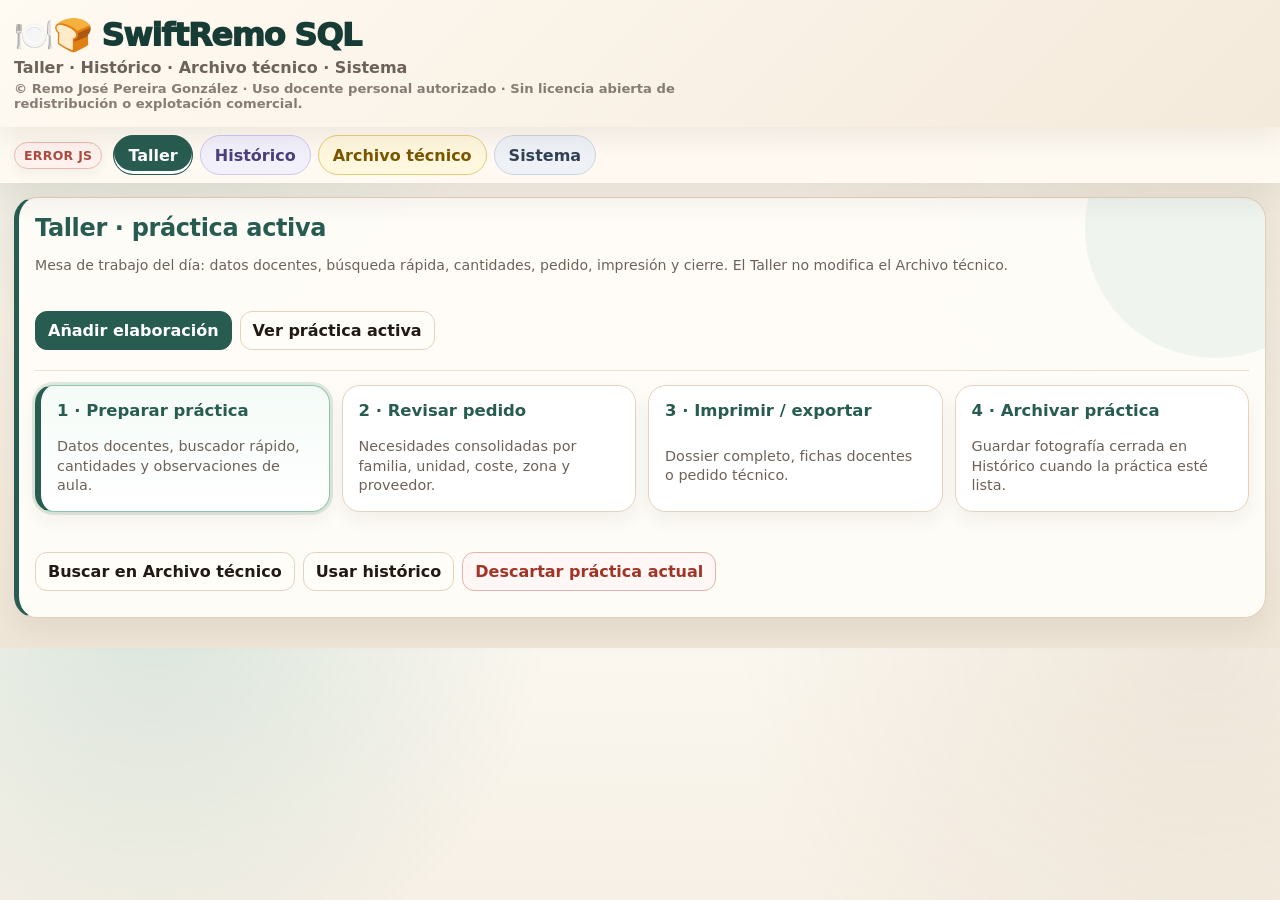
==== index.html @ e3f685b2 "Normaliza Sistema en SwiftRemo v1.0 RC2" ====
<!doctype html>
<html lang="es">
<head>
  <meta charset="utf-8">
  <meta name="viewport" content="width=device-width, initial-scale=1">
  <meta name="robots" content="noindex,nofollow">
  <meta http-equiv="Cache-Control" content="no-store, no-cache, must-revalidate, max-age=0">
  <meta http-equiv="Pragma" content="no-cache">
  <meta http-equiv="Expires" content="0">
  <title>SwiftRemo SQL · Taller docente</title>
  <style>
    :root { color-scheme: light dark; font-family: system-ui, -apple-system, BlinkMacSystemFont, "Segoe UI", sans-serif; }
    body { margin: 0; min-height: 100vh; display: grid; place-items: center; background: #f4f5f7; color: #172033; }
    main { width: min(680px, calc(100% - 32px)); background: white; border: 1px solid #d8dde7; border-radius: 22px; padding: 28px; box-shadow: 0 18px 40px rgba(15,23,42,.10); }
    h1 { margin: 0 0 8px; font-size: clamp(1.6rem, 4vw, 2.2rem); }
    p { line-height: 1.55; }
    .btn { display: inline-flex; align-items: center; justify-content: center; min-height: 44px; padding: 0 18px; border-radius: 999px; background: #1f4f82; color: white; text-decoration: none; font-weight: 700; }
    .muted { color: #5b6472; font-size: .95rem; }
    code { background: #eef2f7; padding: .12rem .35rem; border-radius: .35rem; }
    @media (prefers-color-scheme: dark) {
      body { background: #101621; color: #e7edf6; }
      main { background: #172033; border-color: #2d3b50; }
      .muted { color: #b8c3d3; }
      code { background: #243149; }
    }
  </style>
  <script>
    window.addEventListener('DOMContentLoaded', () => {
      const target = './app/sqlite.html?v=100rc2';
      const link = document.getElementById('openSwiftRemo');
      if (link) link.href = target;
      setTimeout(() => { window.location.replace(target); }, 450);
    });
  </script>
</head>
<body>
  <main>
    <h1>🍽️🍞 SwiftRemo SQL</h1>
    <p>Entrada pública para GitHub Pages. Redirigiendo a la aplicación…</p>
    <p><a id="openSwiftRemo" class="btn" href="./app/sqlite.html?v=100rc2">Abrir SwiftRemo</a></p>
    <p class="muted">La base publicada es una base inicial. Los cambios del usuario se conservan en su navegador y se deben exportar como copia <code>.sqlite</code> para trasladarlos o compartirlos.</p>
    <p class="muted"><b>© Remo José Pereira González.</b> Uso docente personal autorizado. No se autoriza la redistribución, publicación de versiones derivadas ni explotación comercial sin permiso expreso.</p>
  </main>
</body>
</html>
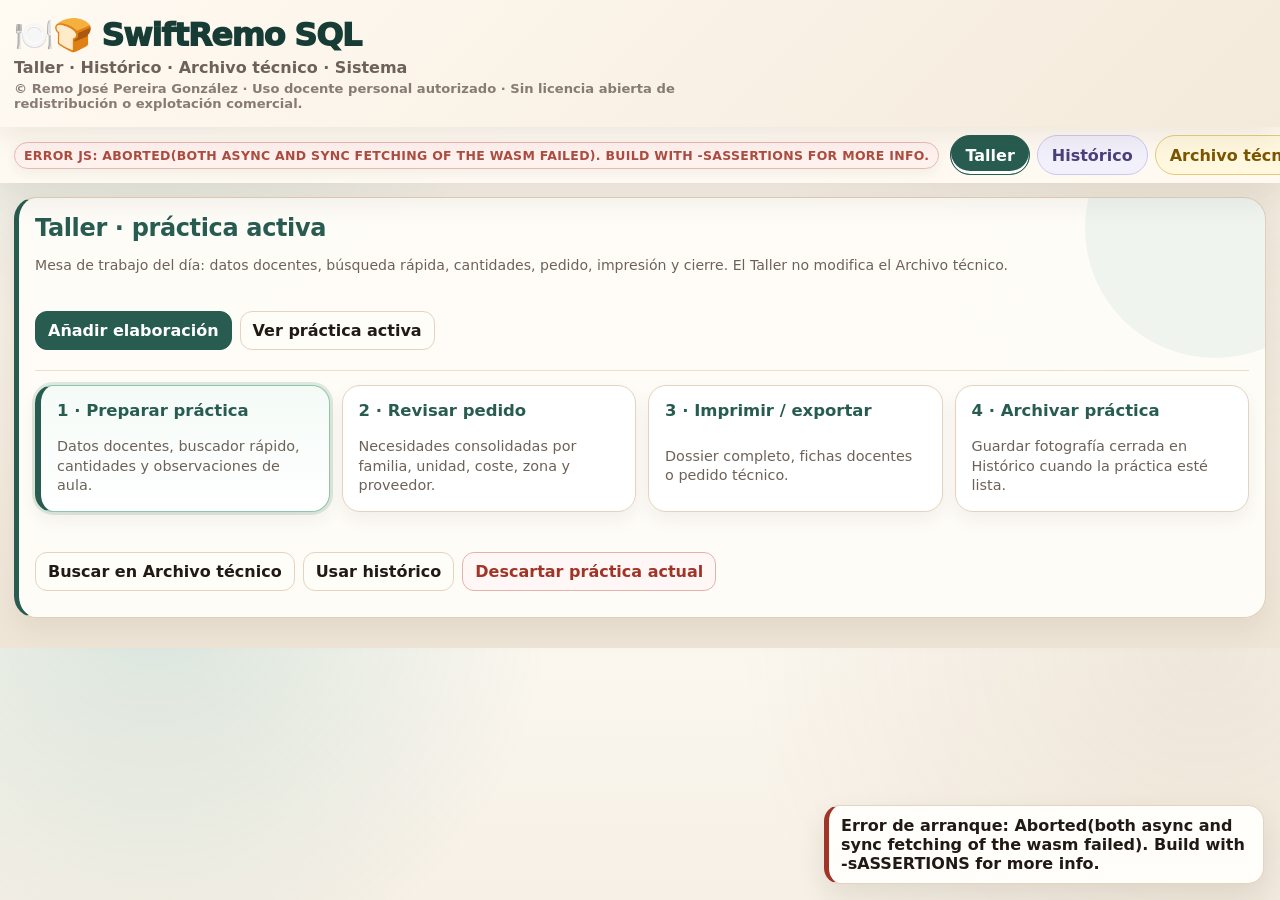
==== commit c5398530: "Publica SwiftRemo SQL v1.0.0-rc1" ====
--- a/index.html
+++ b/index.html
@@ -26,7 +26,7 @@
   </style>
   <script>
     window.addEventListener('DOMContentLoaded', () => {
-      const target = './app/sqlite.html?v=100rc2';
+      const target = './app/sqlite.html?v=150v15';
       const link = document.getElementById('openSwiftRemo');
       if (link) link.href = target;
       setTimeout(() => { window.location.replace(target); }, 450);
@@ -37,7 +37,7 @@
   <main>
     <h1>🍽️🍞 SwiftRemo SQL</h1>
     <p>Entrada pública para GitHub Pages. Redirigiendo a la aplicación…</p>
-    <p><a id="openSwiftRemo" class="btn" href="./app/sqlite.html?v=100rc2">Abrir SwiftRemo</a></p>
+    <p><a id="openSwiftRemo" class="btn" href="./app/sqlite.html?v=150v15">Abrir SwiftRemo</a></p>
     <p class="muted">La base publicada es una base inicial. Los cambios del usuario se conservan en su navegador y se deben exportar como copia <code>.sqlite</code> para trasladarlos o compartirlos.</p>
     <p class="muted"><b>© Remo José Pereira González.</b> Uso docente personal autorizado. No se autoriza la redistribución, publicación de versiones derivadas ni explotación comercial sin permiso expreso.</p>
   </main>
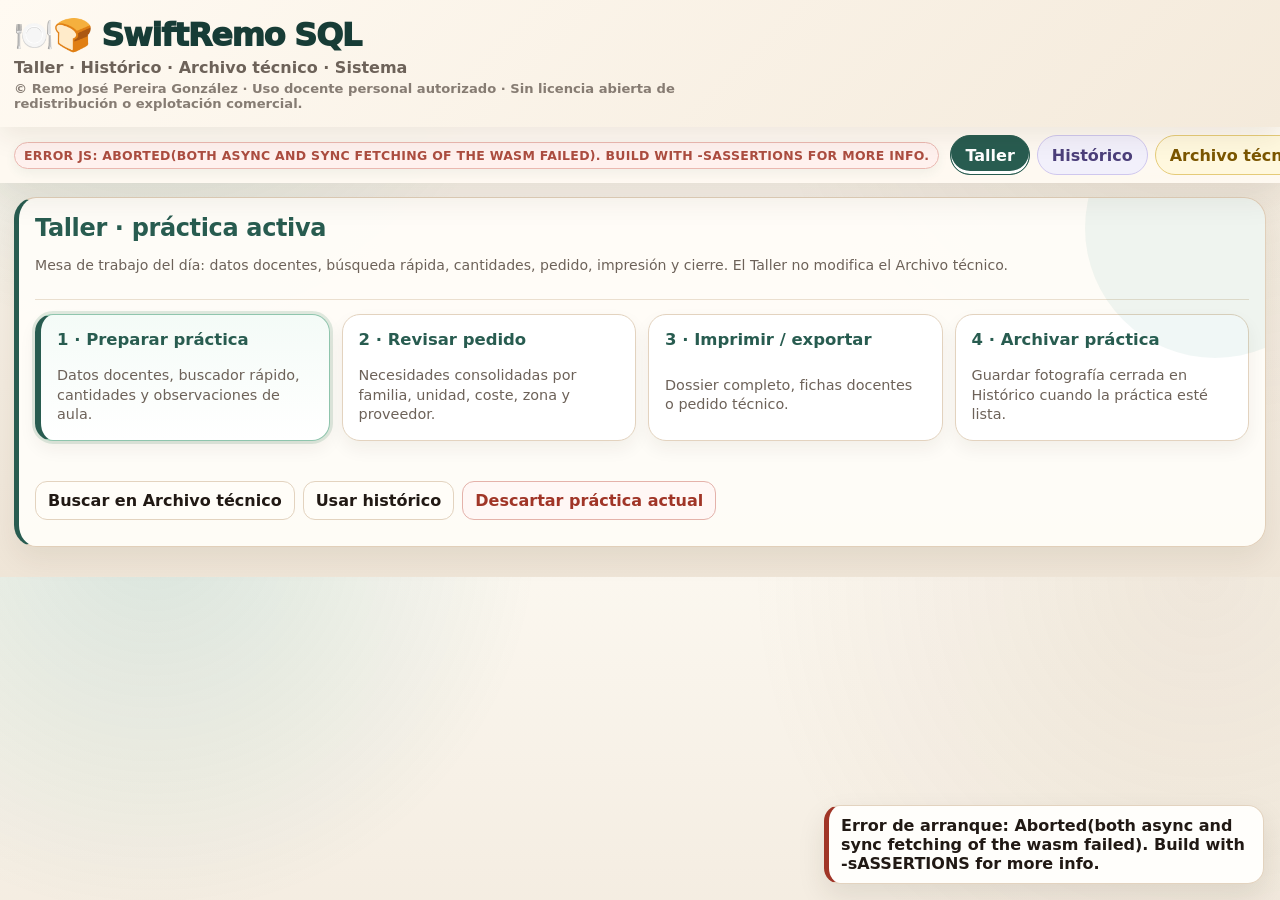
==== commit 2fffd8b8: "Release SwiftRemo SQL v1.0.0-rc.1" ====
--- a/index.html
+++ b/index.html
@@ -7,7 +7,7 @@
   <meta http-equiv="Cache-Control" content="no-store, no-cache, must-revalidate, max-age=0">
   <meta http-equiv="Pragma" content="no-cache">
   <meta http-equiv="Expires" content="0">
-  <title>SwiftRemo SQL · Taller docente</title>
+  <title>SwiftRemo SQL v1.0.0-rc.1</title>
   <style>
     :root { color-scheme: light dark; font-family: system-ui, -apple-system, BlinkMacSystemFont, "Segoe UI", sans-serif; }
     body { margin: 0; min-height: 100vh; display: grid; place-items: center; background: #f4f5f7; color: #172033; }
@@ -26,7 +26,7 @@
   </style>
   <script>
     window.addEventListener('DOMContentLoaded', () => {
-      const target = './app/sqlite.html?v=150v15';
+      const target = './app/sqlite.html?v=100rcfinal';
       const link = document.getElementById('openSwiftRemo');
       if (link) link.href = target;
       setTimeout(() => { window.location.replace(target); }, 450);
@@ -37,8 +37,8 @@
   <main>
     <h1>🍽️🍞 SwiftRemo SQL</h1>
     <p>Entrada pública para GitHub Pages. Redirigiendo a la aplicación…</p>
-    <p><a id="openSwiftRemo" class="btn" href="./app/sqlite.html?v=150v15">Abrir SwiftRemo</a></p>
-    <p class="muted">La base publicada es una base inicial. Los cambios del usuario se conservan en su navegador y se deben exportar como copia <code>.sqlite</code> para trasladarlos o compartirlos.</p>
+    <p><a id="openSwiftRemo" class="btn" href="./app/sqlite.html?v=100rcfinal">Abrir SwiftRemo</a></p>
+    <p class="muted">La base publicada es una base inicial. Los cambios del usuario se conservan en su navegador y deben exportarse como copia <code>.sqlite</code> para trasladarlos o compartirlos.</p>
     <p class="muted"><b>© Remo José Pereira González.</b> Uso docente personal autorizado. No se autoriza la redistribución, publicación de versiones derivadas ni explotación comercial sin permiso expreso.</p>
   </main>
 </body>
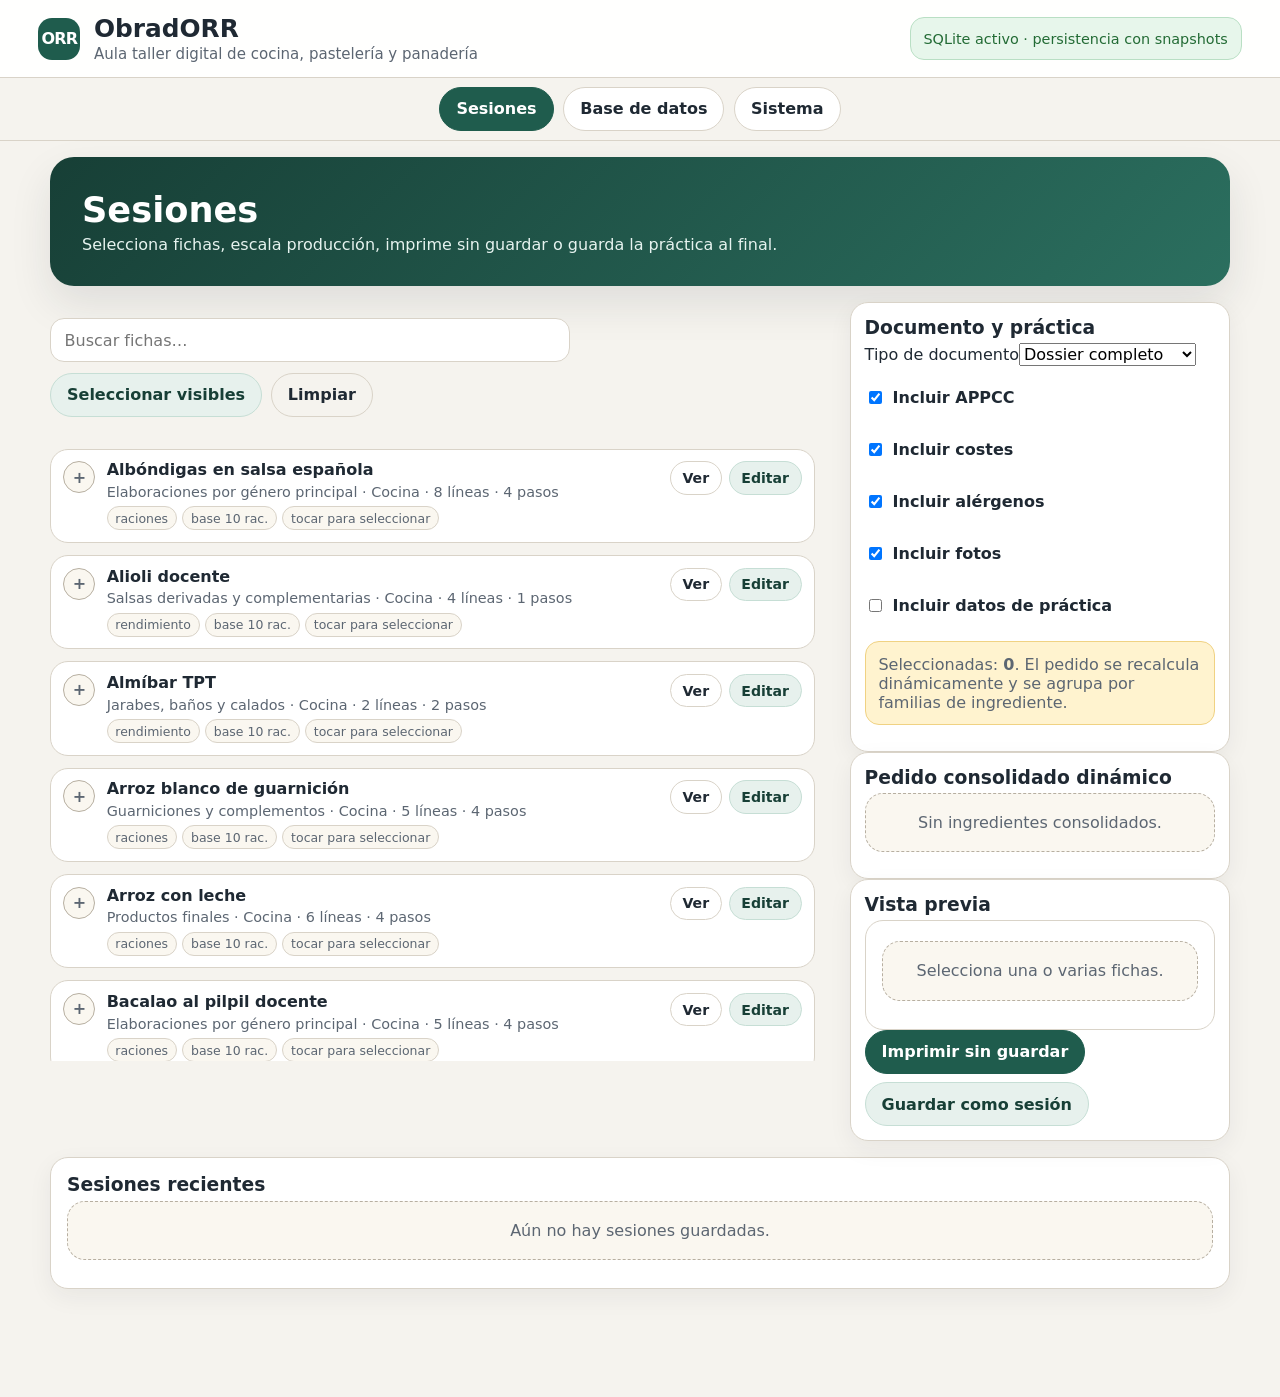
==== commit 1afbec24: "Publica ObradORR 3.4.1 y corrige la harina base única" ====
--- a/index.html
+++ b/index.html
@@ -3,43 +3,37 @@
 <head>
   <meta charset="utf-8">
   <meta name="viewport" content="width=device-width, initial-scale=1">
-  <meta name="robots" content="noindex,nofollow">
-  <meta http-equiv="Cache-Control" content="no-store, no-cache, must-revalidate, max-age=0">
-  <meta http-equiv="Pragma" content="no-cache">
-  <meta http-equiv="Expires" content="0">
-  <title>SwiftRemo SQL v1.0.0-rc.1</title>
-  <style>
-    :root { color-scheme: light dark; font-family: system-ui, -apple-system, BlinkMacSystemFont, "Segoe UI", sans-serif; }
-    body { margin: 0; min-height: 100vh; display: grid; place-items: center; background: #f4f5f7; color: #172033; }
-    main { width: min(680px, calc(100% - 32px)); background: white; border: 1px solid #d8dde7; border-radius: 22px; padding: 28px; box-shadow: 0 18px 40px rgba(15,23,42,.10); }
-    h1 { margin: 0 0 8px; font-size: clamp(1.6rem, 4vw, 2.2rem); }
-    p { line-height: 1.55; }
-    .btn { display: inline-flex; align-items: center; justify-content: center; min-height: 44px; padding: 0 18px; border-radius: 999px; background: #1f4f82; color: white; text-decoration: none; font-weight: 700; }
-    .muted { color: #5b6472; font-size: .95rem; }
-    code { background: #eef2f7; padding: .12rem .35rem; border-radius: .35rem; }
-    @media (prefers-color-scheme: dark) {
-      body { background: #101621; color: #e7edf6; }
-      main { background: #172033; border-color: #2d3b50; }
-      .muted { color: #b8c3d3; }
-      code { background: #243149; }
-    }
-  </style>
-  <script>
-    window.addEventListener('DOMContentLoaded', () => {
-      const target = './app/sqlite.html?v=100rcfinal';
-      const link = document.getElementById('openSwiftRemo');
-      if (link) link.href = target;
-      setTimeout(() => { window.location.replace(target); }, 450);
-    });
-  </script>
+  <title>ObradORR · 3.4.1 Corrección de arranque</title>
+  <link rel="stylesheet" href="app.css?v=obradorr_3_4_1_correccion_arranque_canonico">
 </head>
 <body>
-  <main>
-    <h1>🍽️🍞 SwiftRemo SQL</h1>
-    <p>Entrada pública para GitHub Pages. Redirigiendo a la aplicación…</p>
-    <p><a id="openSwiftRemo" class="btn" href="./app/sqlite.html?v=100rcfinal">Abrir SwiftRemo</a></p>
-    <p class="muted">La base publicada es una base inicial. Los cambios del usuario se conservan en su navegador y deben exportarse como copia <code>.sqlite</code> para trasladarlos o compartirlos.</p>
-    <p class="muted"><b>© Remo José Pereira González.</b> Uso docente personal autorizado. No se autoriza la redistribución, publicación de versiones derivadas ni explotación comercial sin permiso expreso.</p>
-  </main>
+  <a class="salto" href="#aplicacion">Saltar al contenido</a>
+  <header class="cabecera">
+    <div class="marca">
+      <div class="marca__icono" aria-hidden="true">ORR</div>
+      <div>
+        <h1>ObradORR</h1>
+        <p>Aula taller digital de cocina, pastelería y panadería</p>
+      </div>
+    </div>
+    <div class="estado" id="estado-aplicacion" role="status" aria-live="polite">Iniciando…</div>
+  </header>
+
+  <nav class="nav-principal" aria-label="Navegación principal">
+    <button type="button" data-vista="sesiones" class="activo">Sesiones</button>
+    <button type="button" data-vista="base">Base de datos</button>
+    <button type="button" data-vista="sistema">Sistema</button>
+  </nav>
+
+  <main id="aplicacion" class="aplicacion" tabindex="-1"></main>
+
+  <nav class="nav-movil" aria-label="Navegación móvil">
+    <button type="button" data-vista="sesiones" class="activo"><span>▣</span><small>Sesiones</small></button>
+    <button type="button" data-vista="base"><span>▤</span><small>Base</small></button>
+    <button type="button" data-vista="sistema"><span>⚙</span><small>Sistema</small></button>
+  </nav>
+
+  <script src="wasm/sql-wasm.js"></script>
+  <script type="module" src="app.js?v=obradorr_3_4_1_correccion_arranque_canonico"></script>
 </body>
 </html>
--- a/app.css
+++ b/app.css
@@ -0,0 +1,503 @@
+:root {
+  --fondo: #f5f3ee;
+  --superficie: #ffffff;
+  --superficie-2: #faf7f0;
+  --texto: #1f2933;
+  --texto-suave: #5c6672;
+  --primario: #1f5c4d;
+  --primario-oscuro: #173f36;
+  --primario-suave: #e7f1ed;
+  --borde: #d9d3c8;
+  --borde-fuerte: #b7afa1;
+  --aviso: #7a5300;
+  --aviso-fondo: #fff3cf;
+  --error: #8a1f1f;
+  --error-fondo: #fde8e8;
+  --ok: #236b35;
+  --ok-fondo: #e7f6eb;
+  --sombra: 0 18px 42px rgba(31, 41, 51, .10);
+  --radio: 18px;
+  --ancho: 1180px;
+  --cabecera: 78px;
+  font-family: system-ui, -apple-system, BlinkMacSystemFont, "Segoe UI", sans-serif;
+}
+
+* { box-sizing: border-box; }
+html { scroll-behavior: smooth; }
+body {
+  margin: 0;
+  background: var(--fondo);
+  color: var(--texto);
+  min-height: 100vh;
+  padding-bottom: 76px;
+}
+button, input, select, textarea { font: inherit; }
+button { cursor: pointer; }
+button:disabled { cursor: not-allowed; opacity: .55; }
+
+.salto {
+  position: fixed;
+  left: 1rem;
+  top: -5rem;
+  padding: .6rem 1rem;
+  background: var(--primario);
+  color: #fff;
+  z-index: 1000;
+}
+.salto:focus { top: 1rem; }
+
+.cabecera {
+  position: sticky;
+  top: 0;
+  z-index: 50;
+  min-height: var(--cabecera);
+  display: flex;
+  align-items: center;
+  justify-content: space-between;
+  gap: 1rem;
+  padding: .85rem clamp(1rem, 3vw, 2.4rem);
+  background: rgba(255, 255, 255, .94);
+  border-bottom: 1px solid var(--borde);
+  backdrop-filter: blur(10px);
+}
+.marca { display: flex; align-items: center; gap: .85rem; min-width: 0; }
+.marca__icono {
+  width: 42px;
+  height: 42px;
+  display: grid;
+  place-items: center;
+  border-radius: 14px;
+  background: var(--primario);
+  color: #fff;
+  font-weight: 800;
+  letter-spacing: -.05em;
+}
+h1 { margin: 0; font-size: clamp(1.12rem, 2vw, 1.55rem); }
+.marca p { margin: .12rem 0 0; color: var(--texto-suave); font-size: .94rem; }
+.estado {
+  padding: .55rem .85rem;
+  border-radius: 999px;
+  background: var(--primario-suave);
+  color: var(--primario-oscuro);
+  border: 1px solid #c7ded5;
+  white-space: nowrap;
+  font-size: .9rem;
+}
+.estado.error { background: var(--error-fondo); color: var(--error); border-color: #f0b6b6; }
+.estado.ok { background: var(--ok-fondo); color: var(--ok); border-color: #b9dfc4; }
+
+.nav-principal {
+  position: sticky;
+  top: var(--cabecera);
+  z-index: 45;
+  display: flex;
+  gap: .6rem;
+  justify-content: center;
+  padding: .55rem 1rem;
+  background: rgba(245, 243, 238, .96);
+  border-bottom: 1px solid var(--borde);
+}
+.nav-principal button, .nav-movil button, .boton {
+  border: 1px solid var(--borde);
+  border-radius: 999px;
+  background: var(--superficie);
+  color: var(--texto);
+  padding: .72rem 1rem;
+  font-weight: 700;
+}
+.nav-principal button.activo, .nav-movil button.activo, .boton.primario {
+  background: var(--primario);
+  color: #fff;
+  border-color: var(--primario);
+}
+.boton.secundario { background: var(--primario-suave); border-color: #c6ded5; color: var(--primario-oscuro); }
+.boton.peligro { background: var(--error-fondo); border-color: #e7b5b5; color: var(--error); }
+.boton.plano { background: transparent; }
+.boton.pequeno { padding: .48rem .72rem; font-size: .88rem; }
+
+.aplicacion {
+  width: min(var(--ancho), calc(100vw - 2rem));
+  margin: 1rem auto 2rem;
+}
+
+.portada {
+  display: grid;
+  gap: 1rem;
+}
+.hero {
+  background: linear-gradient(135deg, #173f36, #2b6f5f);
+  color: #fff;
+  border-radius: calc(var(--radio) + 6px);
+  padding: clamp(1.2rem, 3vw, 2rem);
+  box-shadow: var(--sombra);
+}
+.hero h2 { margin: 0 0 .35rem; font-size: clamp(1.35rem, 3vw, 2.2rem); }
+.hero p { margin: 0; color: #e6f3ef; max-width: 70ch; }
+
+.tarjetas { display: grid; grid-template-columns: repeat(auto-fit, minmax(230px, 1fr)); gap: 1rem; }
+.tarjeta {
+  background: var(--superficie);
+  border: 1px solid var(--borde);
+  border-radius: var(--radio);
+  padding: 1rem;
+  box-shadow: 0 8px 24px rgba(31, 41, 51, .06);
+}
+.tarjeta h3, .tarjeta h4 { margin: 0 0 .35rem; }
+.tarjeta p { color: var(--texto-suave); margin: .25rem 0 .75rem; }
+.tarjeta.accion { text-align: left; width: 100%; border-radius: var(--radio); }
+.tarjeta.clicable { transition: transform .15s ease, box-shadow .15s ease, border-color .15s ease; }
+.tarjeta.clicable:hover, .tarjeta.clicable:focus-visible { transform: translateY(-1px); box-shadow: var(--sombra); border-color: var(--primario); outline: none; }
+
+.barra {
+  display: flex;
+  flex-wrap: wrap;
+  gap: .65rem;
+  align-items: center;
+  justify-content: space-between;
+  margin: 1rem 0;
+}
+.barra__grupo { display: flex; flex-wrap: wrap; gap: .55rem; align-items: center; }
+.campo-busqueda, .campo, .select, textarea {
+  width: 100%;
+  border: 1px solid var(--borde);
+  border-radius: 14px;
+  padding: .72rem .85rem;
+  background: #fff;
+  color: var(--texto);
+}
+.campo-busqueda { max-width: 520px; }
+.formulario { display: grid; gap: .85rem; }
+.formulario.doble { grid-template-columns: repeat(2, minmax(0, 1fr)); }
+.formulario label { display: grid; gap: .32rem; font-weight: 700; color: var(--texto); }
+.formulario span { font-size: .9rem; color: var(--texto-suave); font-weight: 600; }
+textarea { min-height: 110px; resize: vertical; }
+
+.pestanas {
+  display: flex;
+  gap: .45rem;
+  flex-wrap: wrap;
+  margin: .9rem 0;
+}
+.pestanas button {
+  border: 1px solid var(--borde);
+  background: var(--superficie-2);
+  border-radius: 999px;
+  padding: .55rem .82rem;
+  font-weight: 700;
+}
+.pestanas button.activo { background: var(--primario); color: #fff; border-color: var(--primario); }
+
+.catalogo {
+  display: grid;
+  gap: .75rem;
+}
+.item {
+  display: grid;
+  grid-template-columns: 1fr auto;
+  gap: .85rem;
+  align-items: center;
+  background: var(--superficie);
+  border: 1px solid var(--borde);
+  border-radius: var(--radio);
+  padding: .9rem;
+  text-align: left;
+  width: 100%;
+  color: var(--texto);
+}
+.item:hover, .item:focus-visible { border-color: var(--primario); box-shadow: 0 8px 22px rgba(31, 92, 77, .12); outline: none; }
+.item__titulo { font-weight: 800; margin: 0 0 .25rem; }
+.item__meta { color: var(--texto-suave); font-size: .9rem; }
+.item__acciones { display: flex; flex-wrap: wrap; justify-content: flex-end; gap: .45rem; }
+.etiquetas { display: flex; flex-wrap: wrap; gap: .35rem; margin-top: .4rem; }
+.etiqueta { font-size: .78rem; padding: .22rem .48rem; border-radius: 999px; background: var(--superficie-2); border: 1px solid var(--borde); color: var(--texto-suave); }
+.etiqueta.ok { background: var(--ok-fondo); color: var(--ok); border-color: #b9dfc4; }
+.etiqueta.aviso { background: var(--aviso-fondo); color: var(--aviso); border-color: #f0d283; }
+
+.ventana {
+  position: fixed;
+  inset: clamp(.5rem, 2vw, 1.5rem);
+  z-index: 100;
+  background: var(--superficie);
+  border: 1px solid var(--borde-fuerte);
+  border-radius: calc(var(--radio) + 6px);
+  box-shadow: 0 24px 70px rgba(15, 23, 42, .35);
+  display: grid;
+  grid-template-rows: auto 1fr;
+  overflow: hidden;
+}
+.ventana::backdrop, .velo {
+  position: fixed;
+  inset: 0;
+  background: rgba(15, 23, 42, .36);
+  z-index: 90;
+}
+.ventana__cabecera {
+  display: flex;
+  gap: .8rem;
+  justify-content: space-between;
+  align-items: flex-start;
+  padding: 1rem;
+  border-bottom: 1px solid var(--borde);
+  background: var(--superficie-2);
+}
+.ventana__titulo h2 { margin: .2rem 0 .2rem; font-size: clamp(1.1rem, 2.4vw, 1.7rem); }
+.ventana__titulo p { margin: 0; color: var(--texto-suave); }
+.ventana__acciones { display: flex; flex-wrap: wrap; gap: .45rem; justify-content: flex-end; }
+.ventana__cuerpo { overflow: auto; padding: 1rem; }
+
+.panel { display: grid; gap: 1rem; }
+.resumen-grid { display: grid; grid-template-columns: repeat(auto-fit, minmax(180px, 1fr)); gap: .75rem; }
+.dato { background: var(--superficie-2); border: 1px solid var(--borde); border-radius: 14px; padding: .8rem; }
+.dato strong { display: block; font-size: 1.05rem; }
+.dato small { color: var(--texto-suave); }
+.tabla { width: 100%; border-collapse: collapse; background: var(--superficie); border-radius: 14px; overflow: hidden; }
+.tabla th, .tabla td { padding: .65rem .7rem; border-bottom: 1px solid var(--borde); text-align: left; vertical-align: top; }
+.tabla th { background: var(--superficie-2); font-size: .88rem; }
+.lista { display: grid; gap: .55rem; margin: 0; padding: 0; list-style: none; }
+.lista li { padding: .7rem; border: 1px solid var(--borde); border-radius: 14px; background: var(--superficie-2); }
+
+.seleccion-rapida {
+  display: grid;
+  grid-template-columns: minmax(0, 1.1fr) minmax(320px, .9fr);
+  gap: 1rem;
+  align-items: start;
+}
+.panel-lateral {
+  position: sticky;
+  top: calc(var(--cabecera) + 70px);
+}
+.item.seleccionado { border-color: var(--primario); background: var(--primario-suave); }
+.cantidad { display: none; grid-template-columns: repeat(3, minmax(0, 1fr)); gap: .5rem; margin-top: .65rem; }
+.item.seleccionado .cantidad { display: grid; }
+.opciones { display: grid; gap: .65rem; }
+.check { display: flex; gap: .5rem; align-items: center; font-weight: 700; }
+.vista-previa {
+  background: #fff;
+  border: 1px solid var(--borde);
+  border-radius: var(--radio);
+  padding: 1rem;
+  max-height: calc(100vh - 190px);
+  overflow: auto;
+}
+.vista-previa h3 { margin-top: 0; }
+
+.aviso { background: var(--aviso-fondo); color: var(--aviso); border: 1px solid #f0d283; border-radius: 14px; padding: .8rem; }
+.error { background: var(--error-fondo); color: var(--error); border: 1px solid #e7b5b5; border-radius: 14px; padding: .8rem; }
+.ok { background: var(--ok-fondo); color: var(--ok); border: 1px solid #b9dfc4; border-radius: 14px; padding: .8rem; }
+.vacio { color: var(--texto-suave); background: var(--superficie-2); border: 1px dashed var(--borde-fuerte); border-radius: var(--radio); padding: 1.2rem; text-align: center; }
+
+.nav-movil {
+  position: fixed;
+  left: 0;
+  right: 0;
+  bottom: 0;
+  z-index: 60;
+  display: none;
+  grid-template-columns: repeat(3, 1fr);
+  gap: .35rem;
+  padding: .45rem .55rem calc(.45rem + env(safe-area-inset-bottom));
+  background: rgba(255, 255, 255, .96);
+  border-top: 1px solid var(--borde);
+}
+.nav-movil button { display: grid; gap: .12rem; place-items: center; padding: .46rem .3rem; border-radius: 16px; }
+.nav-movil span { font-size: 1rem; }
+.nav-movil small { font-size: .76rem; }
+
+@media (max-width: 820px) {
+  :root { --cabecera: 62px; }
+  body { padding-bottom: 72px; }
+  .cabecera { padding: .55rem .75rem; align-items: center; }
+  .marca__icono { width: 34px; height: 34px; border-radius: 10px; font-size: .82rem; }
+  .marca p { display: none; }
+  .estado { font-size: .76rem; padding: .42rem .58rem; }
+  .nav-principal { display: none; }
+  .nav-movil { display: grid; }
+  .aplicacion { width: min(100vw - .8rem, var(--ancho)); margin: .55rem auto 1rem; }
+  .hero { padding: 1rem; }
+  .tarjetas { grid-template-columns: 1fr; }
+  .formulario.doble { grid-template-columns: 1fr; }
+  .item { grid-template-columns: 1fr; align-items: stretch; }
+  .item__acciones { justify-content: flex-start; }
+  .ventana { inset: .35rem; border-radius: 18px; }
+  .ventana__cabecera { display: grid; gap: .7rem; padding: .8rem; }
+  .ventana__acciones { justify-content: flex-start; }
+  .ventana__cuerpo { padding: .75rem; }
+  .tabla { display: block; overflow-x: auto; white-space: nowrap; }
+  .seleccion-rapida { grid-template-columns: 1fr; }
+  .panel-lateral { position: static; }
+  .vista-previa { max-height: none; }
+  .cantidad { grid-template-columns: 1fr; }
+  .barra { align-items: stretch; }
+  .barra__grupo, .barra__grupo > * { width: 100%; }
+  .campo-busqueda { max-width: none; }
+}
+
+@media print {
+  body { background: #fff; padding: 0; }
+  .cabecera, .nav-principal, .nav-movil, .barra, .pestanas, .ventana__acciones, .boton { display: none !important; }
+  .aplicacion, .ventana, .ventana__cuerpo { position: static; inset: auto; width: auto; margin: 0; box-shadow: none; border: 0; overflow: visible; }
+  .vista-previa { max-height: none; overflow: visible; border: 0; }
+}
+.oculto { display: none !important; }
+.tabla.compacta th, .tabla.compacta td { padding: .42rem .5rem; font-size: .9rem; }
+details { border: 1px solid var(--borde); border-radius: 14px; padding: .8rem; background: #fff; }
+summary { cursor: pointer; font-weight: 800; margin-bottom: .7rem; }
+.validacion ul { margin: .35rem 0 .8rem; }
+.bloque-practica { background: var(--superficie-2); border: 1px solid var(--borde); border-radius: 14px; padding: .8rem; }
+@media (max-width: 820px) { .tabla.compacta { white-space: normal; } }
+
+/* RC4.2 · selección compacta contextual para sesiones */
+.seleccion-rapida {
+  grid-template-columns: minmax(0, 1fr) minmax(300px, 380px);
+}
+.seleccion-rapida > .panel,
+.seleccion-rapida > .panel-lateral { min-width: 0; }
+.catalogo-seleccion {
+  max-height: min(68vh, 760px);
+  overflow: auto;
+  padding-right: .25rem;
+  scrollbar-gutter: stable;
+}
+.item.seleccionable {
+  grid-template-columns: auto minmax(0, 1fr) auto;
+  align-items: flex-start;
+  gap: .7rem;
+  padding: .72rem .78rem;
+}
+.item.seleccionable .item__contenido { min-width: 0; }
+.item.seleccionable .item__titulo {
+  line-height: 1.18;
+  overflow-wrap: anywhere;
+}
+.selector-ficha {
+  width: 2rem;
+  height: 2rem;
+  display: grid;
+  place-items: center;
+  border-radius: 999px;
+  border: 1px solid var(--borde-fuerte);
+  background: var(--superficie-2);
+  color: var(--texto-suave);
+  font-weight: 900;
+  flex: 0 0 auto;
+}
+.item.seleccionado .selector-ficha {
+  background: var(--primario);
+  border-color: var(--primario);
+  color: #fff;
+}
+.cantidad.cantidad-compacta {
+  grid-template-columns: minmax(150px, 1.1fr) repeat(3, minmax(90px, .75fr));
+  align-items: end;
+  gap: .48rem;
+  margin-top: .65rem;
+  padding: .65rem;
+  border: 1px solid #c6ded5;
+  border-radius: 14px;
+  background: rgba(255,255,255,.72);
+}
+.cantidad-compacta label,
+.cantidad-compacta .modo-escalado,
+.campo-mini {
+  display: grid;
+  gap: .24rem;
+  font-weight: 700;
+}
+.cantidad-compacta span,
+.campo-mini span { font-size: .78rem; color: var(--texto-suave); }
+.cantidad-compacta .campo,
+.cantidad-compacta select {
+  min-height: 2.55rem;
+  padding: .52rem .62rem;
+  border: 1px solid var(--borde);
+  border-radius: 12px;
+  background: #fff;
+}
+.resumen-escala {
+  margin: 0;
+  align-self: center;
+  color: var(--primario-oscuro);
+  font-size: .86rem;
+  font-weight: 800;
+}
+.panel-lateral .tarjeta { padding: .85rem; }
+.panel-lateral .vista-previa { max-height: 34vh; }
+.panel-lateral .tabla.compacta { font-size: .86rem; }
+
+@media (max-width: 980px) {
+  .seleccion-rapida { grid-template-columns: 1fr; }
+  .catalogo-seleccion { max-height: none; overflow: visible; padding-right: 0; }
+  .panel-lateral { position: static; }
+}
+
+@media (max-width: 820px) {
+  .item.seleccionable { grid-template-columns: auto minmax(0, 1fr); }
+  .item.seleccionable .item__acciones {
+    grid-column: 2;
+    justify-content: flex-start;
+  }
+  .cantidad.cantidad-compacta {
+    grid-template-columns: 1fr 1fr;
+    padding: .55rem;
+  }
+  .cantidad-compacta .modo-escalado,
+  .resumen-escala { grid-column: 1 / -1; }
+  .selector-ficha { width: 1.8rem; height: 1.8rem; }
+}
+
+@media (max-width: 430px) {
+  .cantidad.cantidad-compacta { grid-template-columns: 1fr; }
+  .item.seleccionable { padding: .66rem; }
+  .item.seleccionable .item__acciones { grid-column: 1 / -1; }
+}
+
+/* ObradORR 3.0 · bloques de pedido por familias, fotos y catálogos docentes */
+.pedido-familias { display: grid; gap: 1rem; }
+.bloque-familia {
+  border: 1px solid var(--borde);
+  border-radius: 16px;
+  background: #fff;
+  overflow: hidden;
+}
+.bloque-familia h4 {
+  margin: 0;
+  padding: .75rem 1rem;
+  background: #eef6f2;
+  color: var(--primario-oscuro);
+  border-bottom: 1px solid var(--borde);
+}
+.bloque-familia .tabla { margin: 0; border: 0; }
+.foto-principal {
+  margin: 0 0 1rem 0;
+  border: 1px solid var(--borde);
+  border-radius: 18px;
+  overflow: hidden;
+  background: #fff;
+}
+.foto-principal img { width: 100%; max-height: 360px; object-fit: cover; display: block; }
+.foto-principal figcaption { padding: .65rem .9rem; color: var(--texto-suave); font-weight: 700; }
+.gestor-fotos { display: grid; gap: .85rem; }
+.galeria-fotos { display: grid; grid-template-columns: repeat(auto-fit, minmax(160px, 1fr)); gap: .85rem; }
+.foto-mini {
+  margin: 0;
+  border: 1px solid var(--borde);
+  border-radius: 14px;
+  overflow: hidden;
+  background: #fff;
+}
+.foto-mini.principal { outline: 3px solid rgba(47,92,79,.24); }
+.foto-mini img { width: 100%; aspect-ratio: 4/3; object-fit: cover; display: block; }
+.foto-mini figcaption { padding: .5rem .65rem; font-size: .85rem; }
+.check { align-content: center; display: flex; gap: .5rem; align-items: center; min-height: 2.6rem; }
+@media (max-width: 640px) {
+  .bloque-familia { border-radius: 12px; }
+  .bloque-familia h4 { padding: .65rem .75rem; }
+  .galeria-fotos { grid-template-columns: 1fr; }
+}
+
+/* 3.1.0 · contrato documental RC10-parity */
+.bloque-panaderia{border:1px solid var(--borde);border-radius:18px;padding:1rem;margin:1rem 0;background:#fffdf7}
+.bloque-panaderia h3{margin-top:1rem}.bloque-panaderia h3:first-child{margin-top:0}
+.subbloque{margin:.85rem 0;padding:.7rem;border-left:4px solid var(--primario);background:#f8faf8;border-radius:10px}
+.doc-seccion{margin:1rem 0 1.5rem}.doc-subtitulo{font-weight:700;color:#5b6472;text-transform:uppercase;letter-spacing:.04em;font-size:.85rem}
+@media print{.bloque-panaderia,.subbloque{break-inside:avoid}.doc-seccion{break-inside:avoid}.tabla{font-size:10.5pt}}
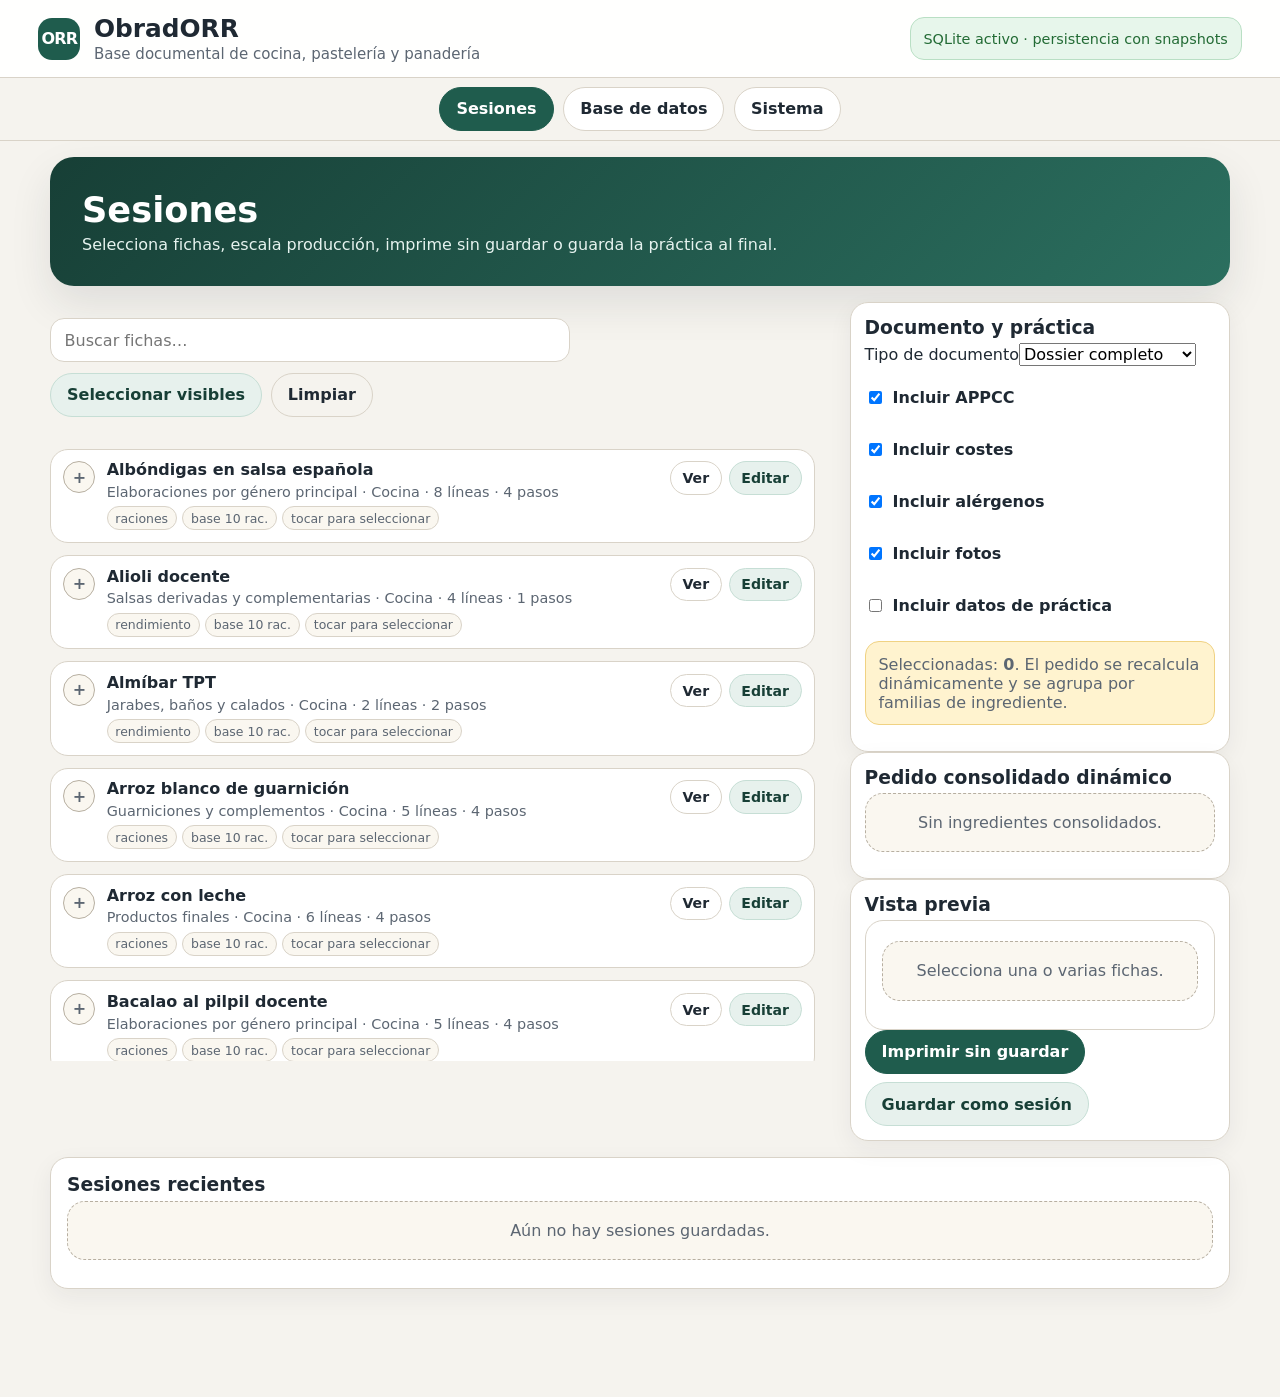
==== commit 842dbf8b: "Publica ObradORR 1.0.0 estable" ====
--- a/index.html
+++ b/index.html
@@ -3,8 +3,8 @@
 <head>
   <meta charset="utf-8">
   <meta name="viewport" content="width=device-width, initial-scale=1">
-  <title>ObradORR · 3.4.1 Corrección de arranque</title>
-  <link rel="stylesheet" href="app.css?v=obradorr_3_4_1_correccion_arranque_canonico">
+  <title>ObradORR · 1.0.0</title>
+  <link rel="stylesheet" href="app.css?v=obradorr_1_0_0">
 </head>
 <body>
   <a class="salto" href="#aplicacion">Saltar al contenido</a>
@@ -13,7 +13,7 @@
       <div class="marca__icono" aria-hidden="true">ORR</div>
       <div>
         <h1>ObradORR</h1>
-        <p>Aula taller digital de cocina, pastelería y panadería</p>
+        <p>Base documental de cocina, pastelería y panadería</p>
       </div>
     </div>
     <div class="estado" id="estado-aplicacion" role="status" aria-live="polite">Iniciando…</div>
@@ -34,6 +34,6 @@
   </nav>
 
   <script src="wasm/sql-wasm.js"></script>
-  <script type="module" src="app.js?v=obradorr_3_4_1_correccion_arranque_canonico"></script>
+  <script type="module" src="app.js?v=obradorr_1_0_0"></script>
 </body>
 </html>
--- a/app.css
+++ b/app.css
@@ -495,7 +495,7 @@
   .galeria-fotos { grid-template-columns: 1fr; }
 }
 
-/* 3.1.0 · contrato documental RC10-parity */
+/* Contrato documental estable · ObradORR 1.0.0 */
 .bloque-panaderia{border:1px solid var(--borde);border-radius:18px;padding:1rem;margin:1rem 0;background:#fffdf7}
 .bloque-panaderia h3{margin-top:1rem}.bloque-panaderia h3:first-child{margin-top:0}
 .subbloque{margin:.85rem 0;padding:.7rem;border-left:4px solid var(--primario);background:#f8faf8;border-radius:10px}
